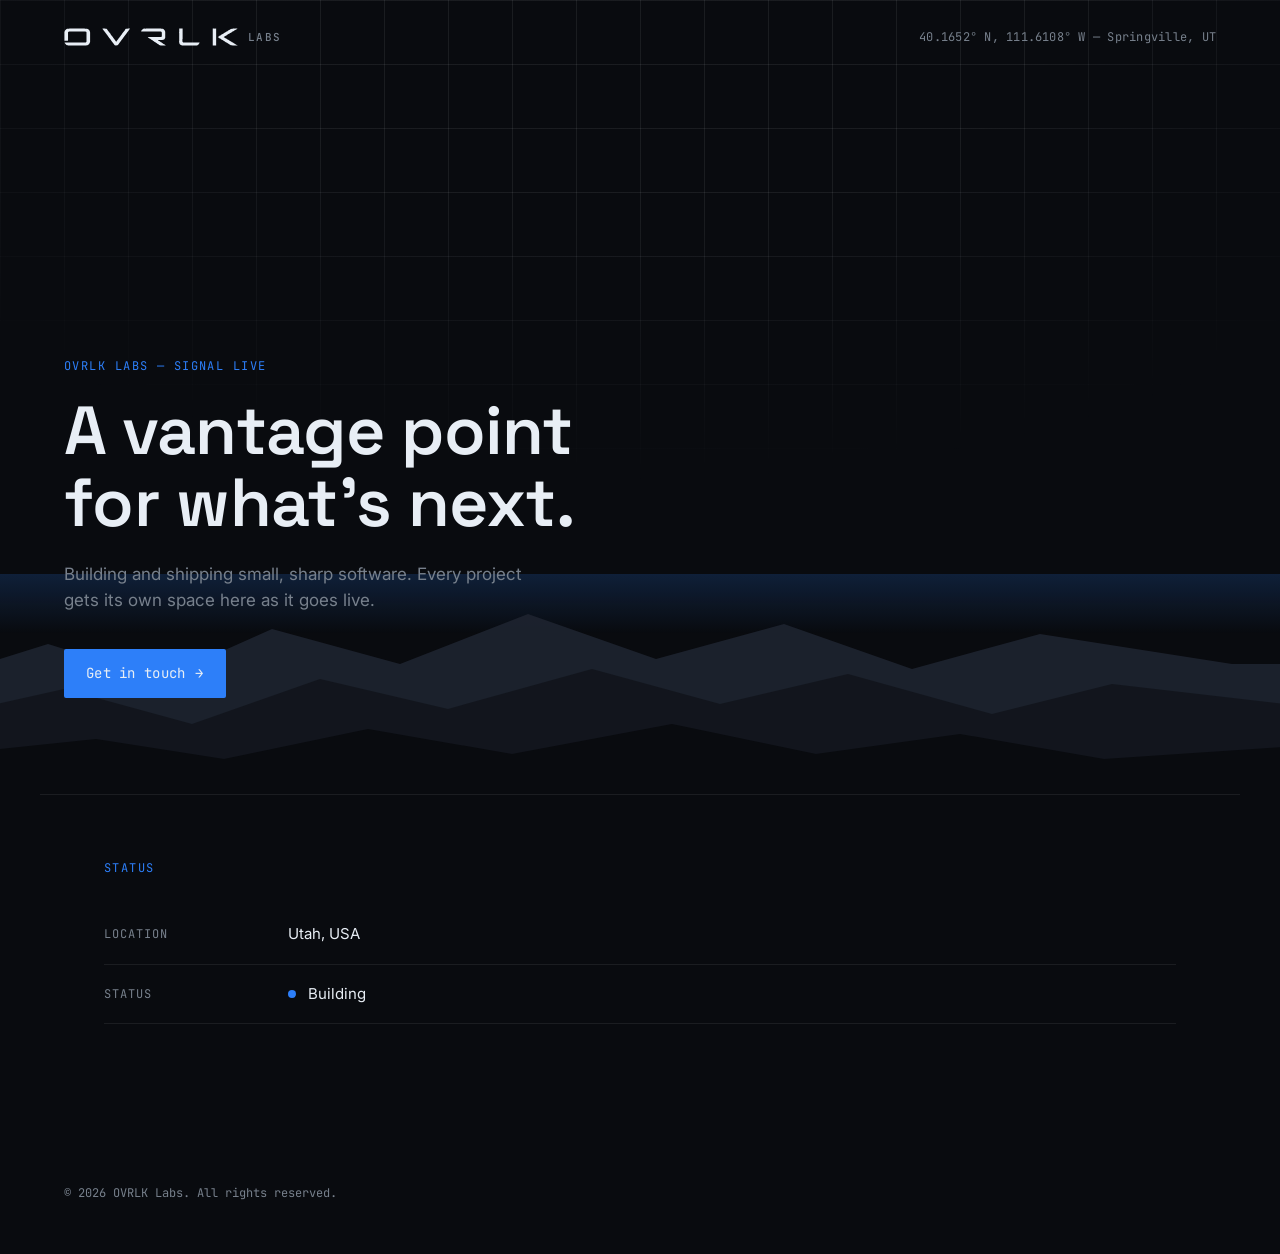
==== index.html @ 59b61a99 "initial commit" ====
<!DOCTYPE html>
<html lang="en">
<head>
  <meta charset="UTF-8" />
  <meta name="viewport" content="width=device-width, initial-scale=1.0" />
  <title>OVRLK Labs</title>
  <meta name="description" content="OVRLK Labs — a vantage point for what's next. Small, sharp software, built and shipped by Clint Losee." />

  <link rel="preconnect" href="https://fonts.googleapis.com">
  <link rel="preconnect" href="https://fonts.gstatic.com" crossorigin>
  <link href="https://fonts.googleapis.com/css2?family=Space+Grotesk:wght@400;500;600;700&family=Inter:wght@400;500;600&family=JetBrains+Mono:wght@400;500&display=swap" rel="stylesheet">

  <link rel="stylesheet" href="styles.css" />
</head>
<body>

  <div class="grid-overlay" aria-hidden="true"></div>

  <header class="topbar">
    <div class="wordmark">
      <img class="logo-mark" src="assets/logo.svg" alt="OVRLK" width="166" height="19" />
      <span class="labs-tag">LABS</span>
    </div>
    <div class="coords">40.1652&deg; N, 111.6108&deg; W &mdash; Springville, UT</div>
  </header>

  <main>
    <section class="hero">
      <div class="hero-content">
        <p class="eyebrow">OVRLK LABS &mdash; SIGNAL LIVE</p>
        <h1>A vantage point<br>for what&rsquo;s next.</h1>
        <p class="sub">
          Building and shipping small, sharp software.
          Every project gets its own space here as it goes live.
        </p>
        <a class="cta" href="mailto:hello@ovrlklabs.com">
          Get in touch <span class="arrow" aria-hidden="true">&rarr;</span>
        </a>
      </div>

      <svg class="horizon" viewBox="0 0 1600 340" preserveAspectRatio="none" aria-hidden="true">
        <defs>
          <linearGradient id="glow" x1="0" y1="0" x2="0" y2="1">
            <stop offset="0%" stop-color="#2D7FF9" stop-opacity="0.18" />
            <stop offset="100%" stop-color="#2D7FF9" stop-opacity="0" />
          </linearGradient>
        </defs>

        <rect x="0" y="120" width="1600" height="60" fill="url(#glow)" />

        <!-- Paths extend past the viewBox so horizontal drift never reveals edges -->
        <g class="ridge-layer ridge-back-layer">
          <polyline class="ridge ridge-back" points="-60,220 60,190 200,225 340,175 500,210 660,160 820,205 980,170 1140,215 1300,180 1540,210 1660,210 1660,340 -60,340" />
        </g>
        <g class="ridge-layer ridge-mid-layer">
          <polyline class="ridge ridge-mid" points="-60,260 80,235 240,270 400,225 560,255 740,215 900,250 1060,220 1240,260 1390,230 1660,255 1660,340 -60,340" />
        </g>
        <g class="ridge-layer ridge-front-layer">
          <polyline class="ridge ridge-front" points="-60,300 120,285 280,305 460,275 640,300 840,270 1020,300 1200,280 1380,305 1660,290 1660,340 -60,340" />
        </g>
      </svg>
    </section>

    <section class="status-board">
      <p class="eyebrow">STATUS</p>
      <dl class="rows">
        <div class="row">
          <dt>LOCATION</dt>
          <dd>Utah, USA</dd>
        </div>
        <div class="row">
          <dt>STATUS</dt>
          <dd><span class="pulse-dot" aria-hidden="true"></span> Building</dd>
        </div>
        <!-- <div class="row">
          <dt>FIRST BUILD</dt>
          <dd>In development</dd>
        </div> -->
        <!-- <div class="row">
          <dt>CONTACT</dt>
          <dd><a href="mailto:hello@ovrlklabs.com">hello@ovrlklabs.com</a></dd>
        </div> -->
      </dl>
    </section>
  </main>

  <footer>
    <p>&copy; <span id="year"></span> OVRLK Labs. All rights reserved.</p>
  </footer>

  <script src="script.js"></script>
</body>
</html>
---- styles.css ----
/* ==========================================================================
   OVRLK Labs — landing page
   Tokens
   ========================================================================== */

:root {
  --bg: #090b0f; /* Obsidian */
  --bg-2: #171b22; /* Graphite */
  --fg: #e8eef5; /* Ice */
  --fg-dim: #77808c; /* Steel */
  --line: rgba(232, 238, 245, 0.08);
  --accent: #2d7ff9; /* Signal Blue */
  --accent-hover: #4d94ff;
  --ridge-back: #1e2430;
  --ridge-mid: #12161d;

  --font-display: 'Space Grotesk', sans-serif;
  --font-body: 'Inter', sans-serif;
  --font-mono: 'JetBrains Mono', monospace;

  --max-width: 1200px;
  --edge: clamp(24px, 5vw, 64px);
}

/* ==========================================================================
   Reset
   ========================================================================== */

*,
*::before,
*::after {
  box-sizing: border-box;
}

html {
  scroll-behavior: smooth;
}

body {
  margin: 0;
  background: var(--bg);
  color: var(--fg);
  font-family: var(--font-body);
  line-height: 1.5;
  -webkit-font-smoothing: antialiased;
}

a {
  color: inherit;
}

/* Visible keyboard focus */
a:focus-visible,
button:focus-visible {
  outline: 2px solid var(--accent);
  outline-offset: 3px;
}

/* ==========================================================================
   Background grid overlay — subtle lab-schematic texture
   ========================================================================== */

.grid-overlay {
  position: fixed;
  inset: 0;
  pointer-events: none;
  z-index: 0;
  background-image:
    linear-gradient(var(--line) 1px, transparent 1px),
    linear-gradient(90deg, var(--line) 1px, transparent 1px);
  background-size: 64px 64px;
  mask-image: radial-gradient(ellipse 80% 60% at 50% 0%, black 40%, transparent 90%);
}

/* ==========================================================================
   Topbar
   ========================================================================== */

.topbar {
  position: relative;
  z-index: 2;
  display: flex;
  align-items: center;
  justify-content: space-between;
  padding: 28px var(--edge);
}

.wordmark {
  display: flex;
  align-items: center;
  gap: 10px;
  color: var(--fg);
  text-decoration: none;
  transition: opacity 0.15s ease;
}

.wordmark:hover {
  opacity: 0.85;
}

.logo-mark {
  height: 18px;
  width: auto;
  display: block;
}

.labs-tag {
  font-family: var(--font-mono);
  font-size: 11px;
  font-weight: 500;
  letter-spacing: 0.14em;
  color: var(--fg-dim);
  padding-top: 1px;
}

.coords {
  font-family: var(--font-mono);
  font-size: 12px;
  color: var(--fg-dim);
  letter-spacing: 0.02em;
}

@media (max-width: 640px) {
  .coords {
    display: none;
  }
}

/* ==========================================================================
   Hero
   ========================================================================== */

.hero {
  position: relative;
  z-index: 1;
  min-height: 80vh;
  display: flex;
  align-items: flex-end;
  overflow: hidden;
  padding: 0 var(--edge) 0;
}

.hero-content {
  position: relative;
  z-index: 2;
  max-width: 640px;
  padding-bottom: 96px;
}

.eyebrow {
  font-family: var(--font-mono);
  font-size: 12px;
  letter-spacing: 0.12em;
  color: var(--accent);
  margin: 0 0 20px;
  text-transform: uppercase;
}

.hero h1 {
  font-family: var(--font-display);
  font-weight: 600;
  font-size: clamp(40px, 6vw, 68px);
  line-height: 1.05;
  letter-spacing: -0.01em;
  margin: 0 0 24px;
}

.sub {
  font-size: 17px;
  color: var(--fg-dim);
  max-width: 480px;
  margin: 0 0 36px;
}

.cta {
  display: inline-flex;
  align-items: center;
  gap: 10px;
  font-family: var(--font-mono);
  font-size: 14px;
  letter-spacing: 0.02em;
  text-decoration: none;
  color: var(--fg);
  background: var(--accent);
  padding: 14px 22px;
  border-radius: 2px;
  transition: transform 0.15s ease, background 0.15s ease;
}

.cta:hover {
  background: var(--accent-hover);
  transform: translateY(-1px);
}

.cta .arrow {
  transition: transform 0.15s ease;
}

.cta:hover .arrow {
  transform: translateX(3px);
}

/* ==========================================================================
   Horizon SVG — signature element
   ========================================================================== */

.horizon {
  position: absolute;
  left: 0;
  right: 0;
  bottom: 0;
  width: 100%;
  height: 340px;
  z-index: 1;
  overflow: visible;
}

.ridge {
  fill: var(--bg-2);
  stroke: none;
}

.ridge-back {
  fill: var(--ridge-back);
  opacity: 0.9;
}

.ridge-mid {
  fill: var(--ridge-mid);
  opacity: 0.95;
}

.ridge-front {
  fill: var(--bg);
}

/* Ridge drift — each layer creeps sideways at a different, slow pace.
   Readable ambient motion; still far from a spotlight sweep.
   CSS transforms on SVG <g> need transform-box for reliable animation. */
.ridge-layer {
  transform-box: view-box;
  transform-origin: center;
  will-change: transform;
}

.ridge-back-layer {
  animation: driftBack 28s ease-in-out infinite;
}

.ridge-mid-layer {
  animation: driftMid 20s ease-in-out infinite;
  animation-delay: -4s;
}

.ridge-front-layer {
  animation: driftFront 24s ease-in-out infinite;
  animation-delay: -11s;
}

@keyframes driftBack {
  0%, 100% { transform: translate3d(-40px, 0, 0); }
  50% { transform: translate3d(40px, 0, 0); }
}

@keyframes driftMid {
  0%, 100% { transform: translate3d(32px, 0, 0); }
  50% { transform: translate3d(-32px, 0, 0); }
}

@keyframes driftFront {
  0%, 100% { transform: translate3d(-24px, 0, 0); }
  50% { transform: translate3d(24px, 0, 0); }
}

@media (prefers-reduced-motion: reduce) {
  .ridge-back-layer,
  .ridge-mid-layer,
  .ridge-front-layer {
    animation: none;
  }
}

/* ==========================================================================
   Status board
   ========================================================================== */

.status-board {
  position: relative;
  z-index: 2;
  max-width: var(--max-width);
  margin: 0 auto;
  padding: 64px var(--edge) 120px;
  border-top: 1px solid var(--line);
}

.status-board .eyebrow {
  margin-bottom: 28px;
}

.rows {
  display: grid;
  gap: 0;
  margin: 0;
}

.row {
  display: grid;
  grid-template-columns: 160px 1fr;
  gap: 24px;
  padding: 18px 0;
  border-bottom: 1px solid var(--line);
  align-items: center;
}

.row dt {
  font-family: var(--font-mono);
  font-size: 12px;
  color: var(--fg-dim);
  letter-spacing: 0.08em;
}

.row dd {
  margin: 0;
  font-size: 15px;
}

.row dd a {
  text-decoration: none;
  border-bottom: 1px solid var(--line);
  transition: border-color 0.15s ease, color 0.15s ease;
}

.row dd a:hover {
  color: var(--accent);
  border-color: var(--accent);
}

.pulse-dot {
  display: inline-block;
  width: 8px;
  height: 8px;
  border-radius: 50%;
  background: var(--accent);
  margin-right: 8px;
  vertical-align: middle;
  animation: pulse 2.4s ease-in-out infinite;
}

@keyframes pulse {
  0%, 100% {
    opacity: 1;
    box-shadow: 0 0 0 0 rgba(45, 127, 249, 0.4);
  }
  50% {
    opacity: 0.6;
    box-shadow: 0 0 0 6px rgba(45, 127, 249, 0);
  }
}

@media (prefers-reduced-motion: reduce) {
  .pulse-dot {
    animation: none;
  }
}

@media (max-width: 560px) {
  .row {
    grid-template-columns: 1fr;
    gap: 6px;
  }
}

/* ==========================================================================
   Footer
   ========================================================================== */

footer {
  position: relative;
  z-index: 2;
  padding: 28px var(--edge) 40px;
  font-family: var(--font-mono);
  font-size: 12px;
  color: var(--fg-dim);
}
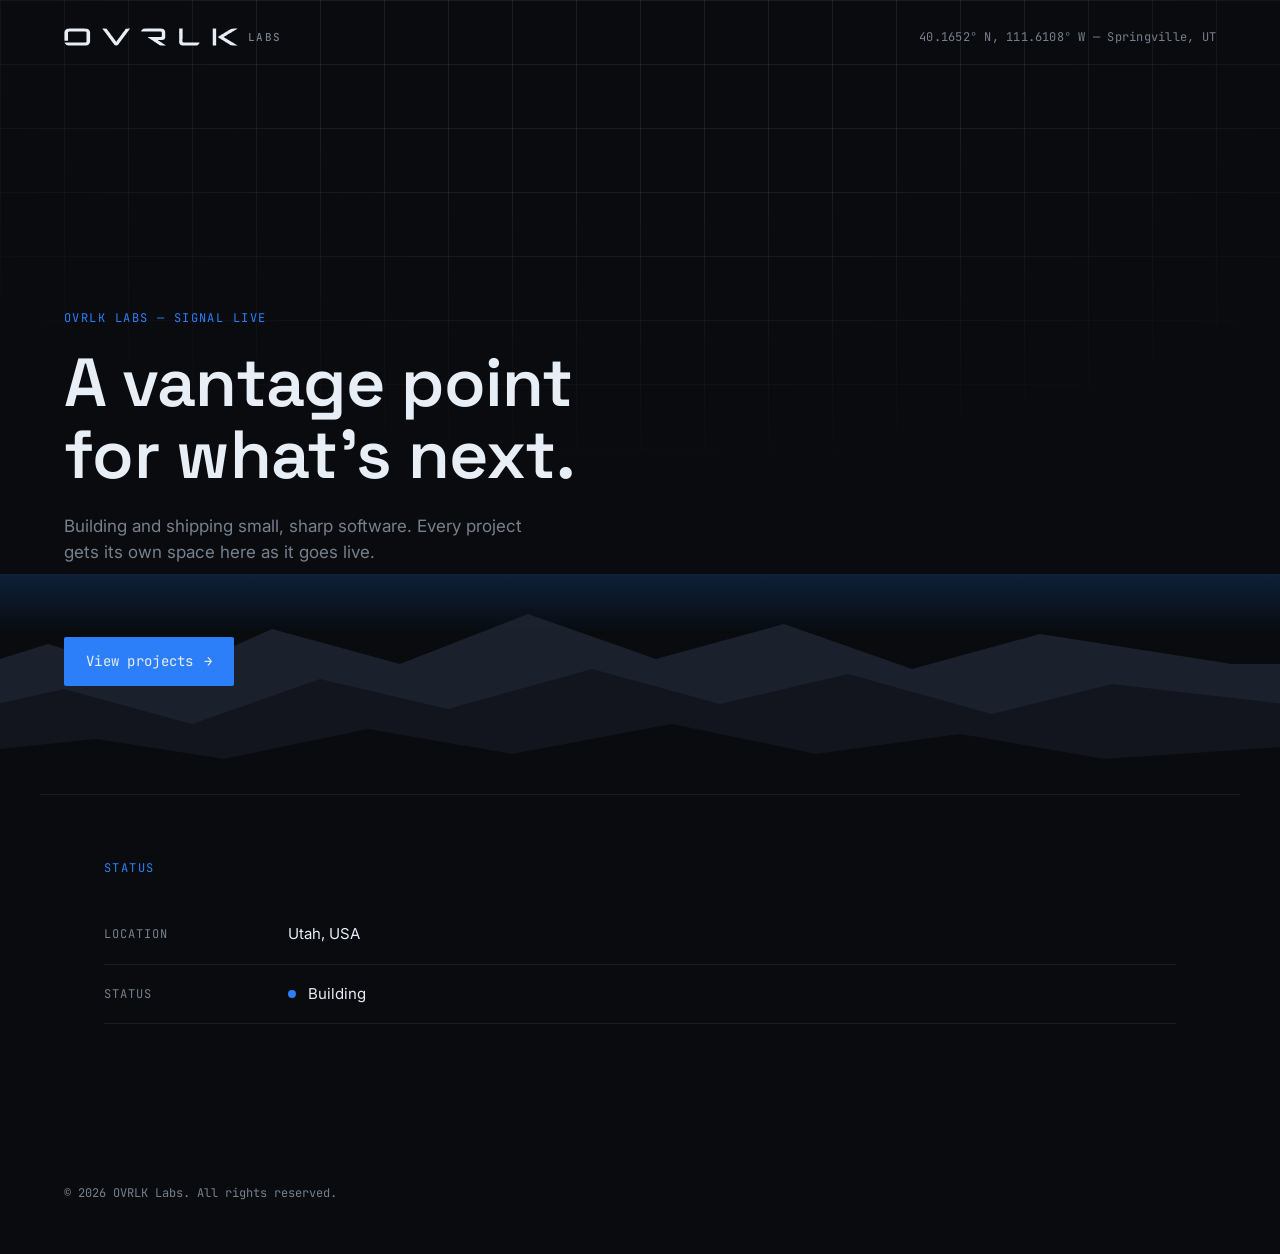
==== commit 6d1fc2ef: "Add projects page and adjust styles." ====
--- a/index.html
+++ b/index.html
@@ -17,10 +17,10 @@
   <div class="grid-overlay" aria-hidden="true"></div>
 
   <header class="topbar">
-    <div class="wordmark">
+    <a class="wordmark" href="index.html">
       <img class="logo-mark" src="assets/logo.svg" alt="OVRLK" width="166" height="19" />
       <span class="labs-tag">LABS</span>
-    </div>
+    </a>
     <div class="coords">40.1652&deg; N, 111.6108&deg; W &mdash; Springville, UT</div>
   </header>
 
@@ -33,10 +33,11 @@
           Building and shipping small, sharp software.
           Every project gets its own space here as it goes live.
         </p>
-        <a class="cta" href="mailto:hello@ovrlklabs.com">
-          Get in touch <span class="arrow" aria-hidden="true">&rarr;</span>
-        </a>
       </div>
+
+      <a class="cta hero-cta" href="projects.html">
+        View projects <span class="arrow" aria-hidden="true">&rarr;</span>
+      </a>
 
       <svg class="horizon" viewBox="0 0 1600 340" preserveAspectRatio="none" aria-hidden="true">
         <defs>
@@ -72,14 +73,6 @@
           <dt>STATUS</dt>
           <dd><span class="pulse-dot" aria-hidden="true"></span> Building</dd>
         </div>
-        <!-- <div class="row">
-          <dt>FIRST BUILD</dt>
-          <dd>In development</dd>
-        </div> -->
-        <!-- <div class="row">
-          <dt>CONTACT</dt>
-          <dd><a href="mailto:hello@ovrlklabs.com">hello@ovrlklabs.com</a></dd>
-        </div> -->
       </dl>
     </section>
   </main>
--- a/styles.css
+++ b/styles.css
@@ -135,16 +135,19 @@
   z-index: 1;
   min-height: 80vh;
   display: flex;
-  align-items: flex-end;
+  flex-direction: column;
+  justify-content: flex-end;
+  align-items: flex-start;
   overflow: hidden;
-  padding: 0 var(--edge) 0;
+  padding: 0 var(--edge);
 }
 
 .hero-content {
   position: relative;
   z-index: 2;
   max-width: 640px;
-  padding-bottom: 96px;
+  /* Keep copy just above the ridge band / CTA */
+  margin-bottom: clamp(48px, 8vh, 88px);
 }
 
 .eyebrow {
@@ -169,7 +172,7 @@
   font-size: 17px;
   color: var(--fg-dim);
   max-width: 480px;
-  margin: 0 0 36px;
+  margin: 0;
 }
 
 .cta {
@@ -185,6 +188,13 @@
   padding: 14px 22px;
   border-radius: 2px;
   transition: transform 0.15s ease, background 0.15s ease;
+}
+
+/* Sit the CTA down in the ridge band, clear of the copy above */
+.hero-cta {
+  position: relative;
+  z-index: 2;
+  margin-bottom: clamp(56px, 12vh, 110px);
 }
 
 .cta:hover {
@@ -371,6 +381,115 @@
 }
 
 /* ==========================================================================
+   Projects page
+   ========================================================================== */
+
+.page-intro {
+  position: relative;
+  z-index: 1;
+  max-width: var(--max-width);
+  margin: 0 auto;
+  padding: 72px var(--edge) 48px;
+}
+
+.page-intro h1 {
+  font-family: var(--font-display);
+  font-weight: 600;
+  font-size: clamp(32px, 5vw, 52px);
+  line-height: 1.08;
+  letter-spacing: -0.01em;
+  margin: 0 0 20px;
+}
+
+.page-intro .sub {
+  margin-bottom: 0;
+}
+
+.projects {
+  position: relative;
+  z-index: 1;
+  max-width: var(--max-width);
+  margin: 0 auto;
+  padding: 0 var(--edge) 120px;
+  display: grid;
+  grid-template-columns: repeat(auto-fill, minmax(300px, 1fr));
+  gap: 20px;
+}
+
+.project {
+  display: flex;
+  flex-direction: column;
+  gap: 16px;
+  padding: 28px 28px 32px;
+  border: 1px solid var(--line);
+  background:
+    linear-gradient(180deg, rgba(45, 127, 249, 0.04) 0%, transparent 42%),
+    var(--bg-2);
+  transition: border-color 0.2s ease, transform 0.2s ease;
+}
+
+.project:hover {
+  border-color: rgba(45, 127, 249, 0.35);
+  transform: translateY(-2px);
+}
+
+.project-meta {
+  display: flex;
+  align-items: center;
+  justify-content: space-between;
+  gap: 12px;
+  font-family: var(--font-mono);
+  font-size: 12px;
+  letter-spacing: 0.06em;
+  text-transform: uppercase;
+}
+
+.project-status {
+  color: var(--fg);
+  display: inline-flex;
+  align-items: center;
+}
+
+.project-tag {
+  color: var(--fg-dim);
+}
+
+.project-name {
+  font-family: var(--font-display);
+  font-weight: 600;
+  font-size: 28px;
+  letter-spacing: -0.01em;
+  margin: 0;
+  line-height: 1.15;
+}
+
+.project-desc {
+  margin: 0;
+  color: var(--fg-dim);
+  font-size: 15px;
+  max-width: 42ch;
+  flex: 1;
+}
+
+.project-stack {
+  list-style: none;
+  display: flex;
+  flex-wrap: wrap;
+  gap: 8px;
+  margin: 8px 0 0;
+  padding: 0;
+}
+
+.project-stack li {
+  font-family: var(--font-mono);
+  font-size: 11px;
+  letter-spacing: 0.04em;
+  color: var(--fg-dim);
+  border: 1px solid var(--line);
+  padding: 6px 10px;
+}
+
+/* ==========================================================================
    Footer
    ========================================================================== */
 
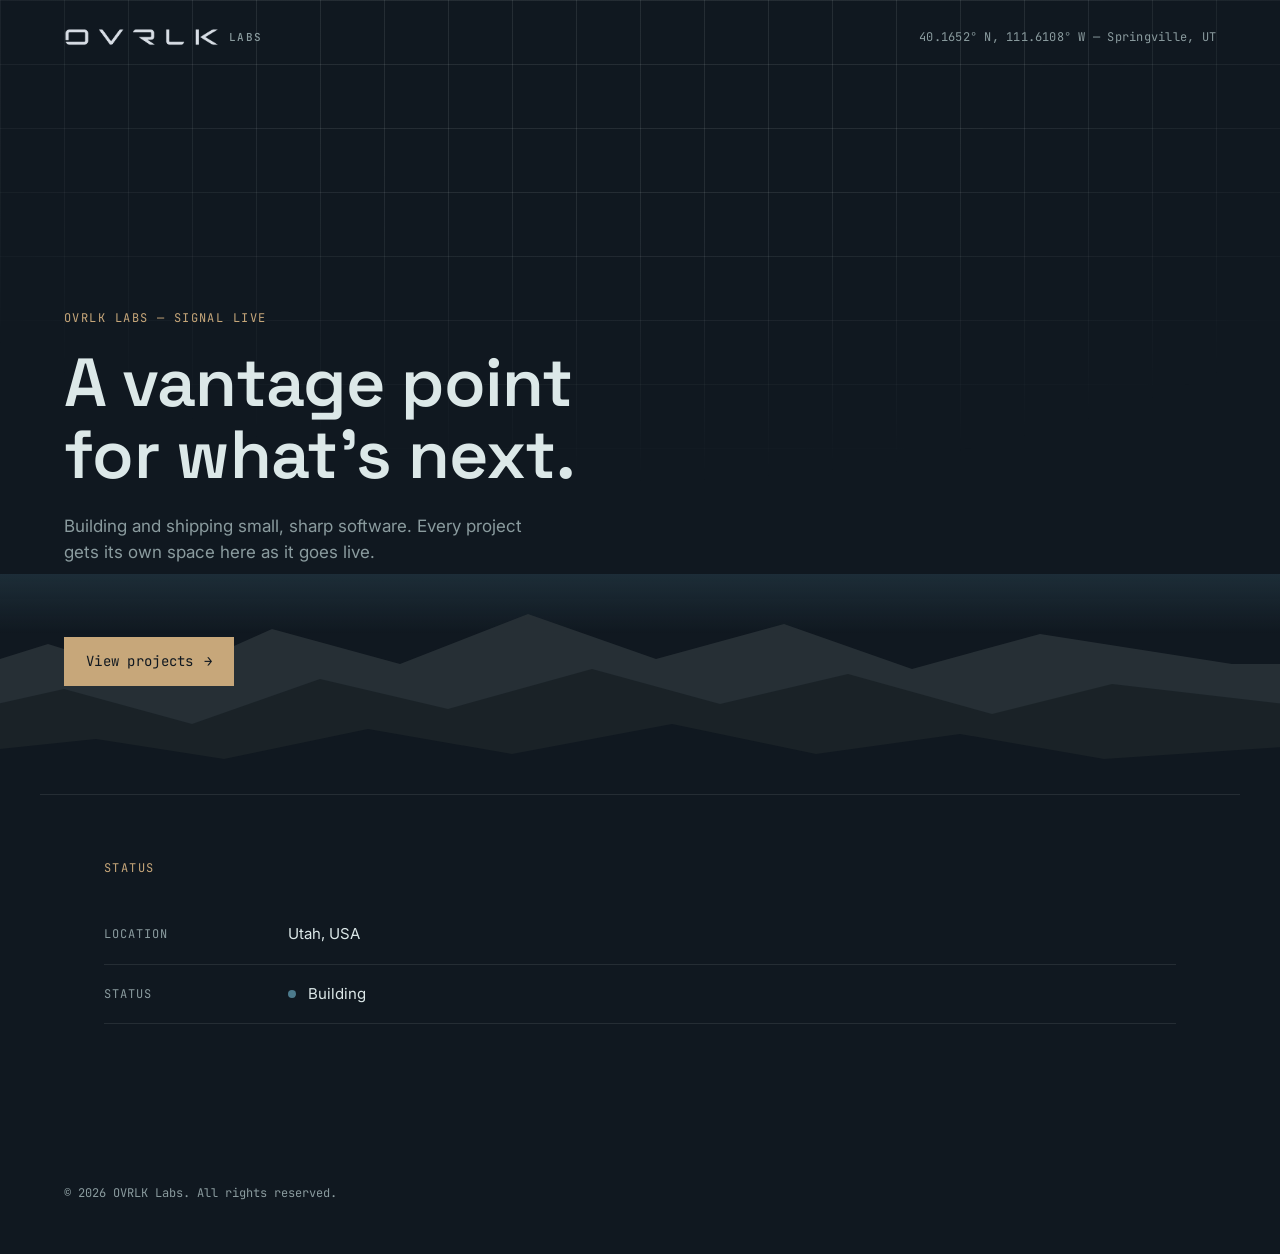
==== commit 58d1cf9c: "Favicon and replace svg logo with png due to issues. Color palette changes." ====
--- a/index.html
+++ b/index.html
@@ -5,6 +5,13 @@
   <meta name="viewport" content="width=device-width, initial-scale=1.0" />
   <title>OVRLK Labs</title>
   <meta name="description" content="OVRLK Labs — a vantage point for what's next. Small, sharp software, built and shipped by Clint Losee." />
+  <meta name="theme-color" content="#101820" />
+
+  <link rel="icon" href="favicon.ico" sizes="48x48" />
+  <link rel="icon" href="assets/favicon-32x32.png" type="image/png" sizes="32x32" />
+  <link rel="icon" href="assets/favicon-16x16.png" type="image/png" sizes="16x16" />
+  <link rel="apple-touch-icon" href="assets/apple-touch-icon.png" sizes="180x180" />
+  <link rel="manifest" href="site.webmanifest" />
 
   <link rel="preconnect" href="https://fonts.googleapis.com">
   <link rel="preconnect" href="https://fonts.gstatic.com" crossorigin>
@@ -18,10 +25,10 @@
 
   <header class="topbar">
     <a class="wordmark" href="index.html">
-      <img class="logo-mark" src="assets/logo.svg" alt="OVRLK" width="166" height="19" />
+      <img class="logo-mark" src="assets/logo.png" alt="OVRLK" width="166" height="19" />
       <span class="labs-tag">LABS</span>
     </a>
-    <div class="coords">40.1652&deg; N, 111.6108&deg; W &mdash; Springville, UT</div>
+    <div class="coords" id="coords" aria-live="polite">40.1652&deg; N, 111.6108&deg; W &mdash; Springville, UT</div>
   </header>
 
   <main>
@@ -42,8 +49,8 @@
       <svg class="horizon" viewBox="0 0 1600 340" preserveAspectRatio="none" aria-hidden="true">
         <defs>
           <linearGradient id="glow" x1="0" y1="0" x2="0" y2="1">
-            <stop offset="0%" stop-color="#2D7FF9" stop-opacity="0.18" />
-            <stop offset="100%" stop-color="#2D7FF9" stop-opacity="0" />
+            <stop offset="0%" stop-color="#4C7A8C" stop-opacity="0.22" />
+            <stop offset="100%" stop-color="#4C7A8C" stop-opacity="0" />
           </linearGradient>
         </defs>
 
--- a/styles.css
+++ b/styles.css
@@ -1,18 +1,32 @@
 /* ==========================================================================
    OVRLK Labs — landing page
    Tokens
+
+   Brand palette
+     Night Sky    #101820  — page background
+     Granite      #343A40  — surfaces, ridge layers
+     Glacier      #DCE8E8  — primary text
+     Alpine Blue  #4C7A8C  — interactive (links, pulse, focus)
+     Sandstone    #C7A77A  — warm accent (eyebrows, CTA)
+
+   Derived (not brand swatches): fg-dim, line, *hover, ridge-mid/back
    ========================================================================== */
 
 :root {
-  --bg: #090b0f; /* Obsidian */
-  --bg-2: #171b22; /* Graphite */
-  --fg: #e8eef5; /* Ice */
-  --fg-dim: #77808c; /* Steel */
-  --line: rgba(232, 238, 245, 0.08);
-  --accent: #2d7ff9; /* Signal Blue */
-  --accent-hover: #4d94ff;
-  --ridge-back: #1e2430;
-  --ridge-mid: #12161d;
+  /* Brand */
+  --bg: #101820; /* Night Sky */
+  --bg-2: #343A40; /* Granite */
+  --fg: #DCE8E8; /* Glacier */
+  --accent: #4C7A8C; /* Alpine Blue */
+  --warm: #C7A77A; /* Sandstone */
+
+  /* Derived */
+  --fg-dim: #8A9B9E; /* Glacier × Alpine */
+  --line: rgba(220, 232, 232, 0.1);
+  --accent-hover: #5E90A3;
+  --warm-hover: #D4B88F;
+  --ridge-back: #2A3238;
+  --ridge-mid: #1A2228;
 
   --font-display: 'Space Grotesk', sans-serif;
   --font-body: 'Inter', sans-serif;
@@ -118,6 +132,10 @@
   font-size: 12px;
   color: var(--fg-dim);
   letter-spacing: 0.02em;
+  white-space: nowrap;
+  text-align: right;
+  font-variant-numeric: tabular-nums;
+  transition: color 0.2s ease;
 }
 
 @media (max-width: 640px) {
@@ -154,7 +172,7 @@
   font-family: var(--font-mono);
   font-size: 12px;
   letter-spacing: 0.12em;
-  color: var(--accent);
+  color: var(--warm);
   margin: 0 0 20px;
   text-transform: uppercase;
 }
@@ -183,10 +201,9 @@
   font-size: 14px;
   letter-spacing: 0.02em;
   text-decoration: none;
-  color: var(--fg);
-  background: var(--accent);
+  color: var(--bg);
+  background: var(--warm);
   padding: 14px 22px;
-  border-radius: 2px;
   transition: transform 0.15s ease, background 0.15s ease;
 }
 
@@ -198,7 +215,7 @@
 }
 
 .cta:hover {
-  background: var(--accent-hover);
+  background: var(--warm-hover);
   transform: translateY(-1px);
 }
 
@@ -359,11 +376,11 @@
 @keyframes pulse {
   0%, 100% {
     opacity: 1;
-    box-shadow: 0 0 0 0 rgba(45, 127, 249, 0.4);
+    box-shadow: 0 0 0 0 rgba(76, 122, 140, 0.45);
   }
   50% {
     opacity: 0.6;
-    box-shadow: 0 0 0 6px rgba(45, 127, 249, 0);
+    box-shadow: 0 0 0 6px rgba(76, 122, 140, 0);
   }
 }
 
@@ -423,13 +440,13 @@
   padding: 28px 28px 32px;
   border: 1px solid var(--line);
   background:
-    linear-gradient(180deg, rgba(45, 127, 249, 0.04) 0%, transparent 42%),
+    linear-gradient(180deg, rgba(76, 122, 140, 0.08) 0%, transparent 42%),
     var(--bg-2);
   transition: border-color 0.2s ease, transform 0.2s ease;
 }
 
 .project:hover {
-  border-color: rgba(45, 127, 249, 0.35);
+  border-color: rgba(76, 122, 140, 0.45);
   transform: translateY(-2px);
 }
 
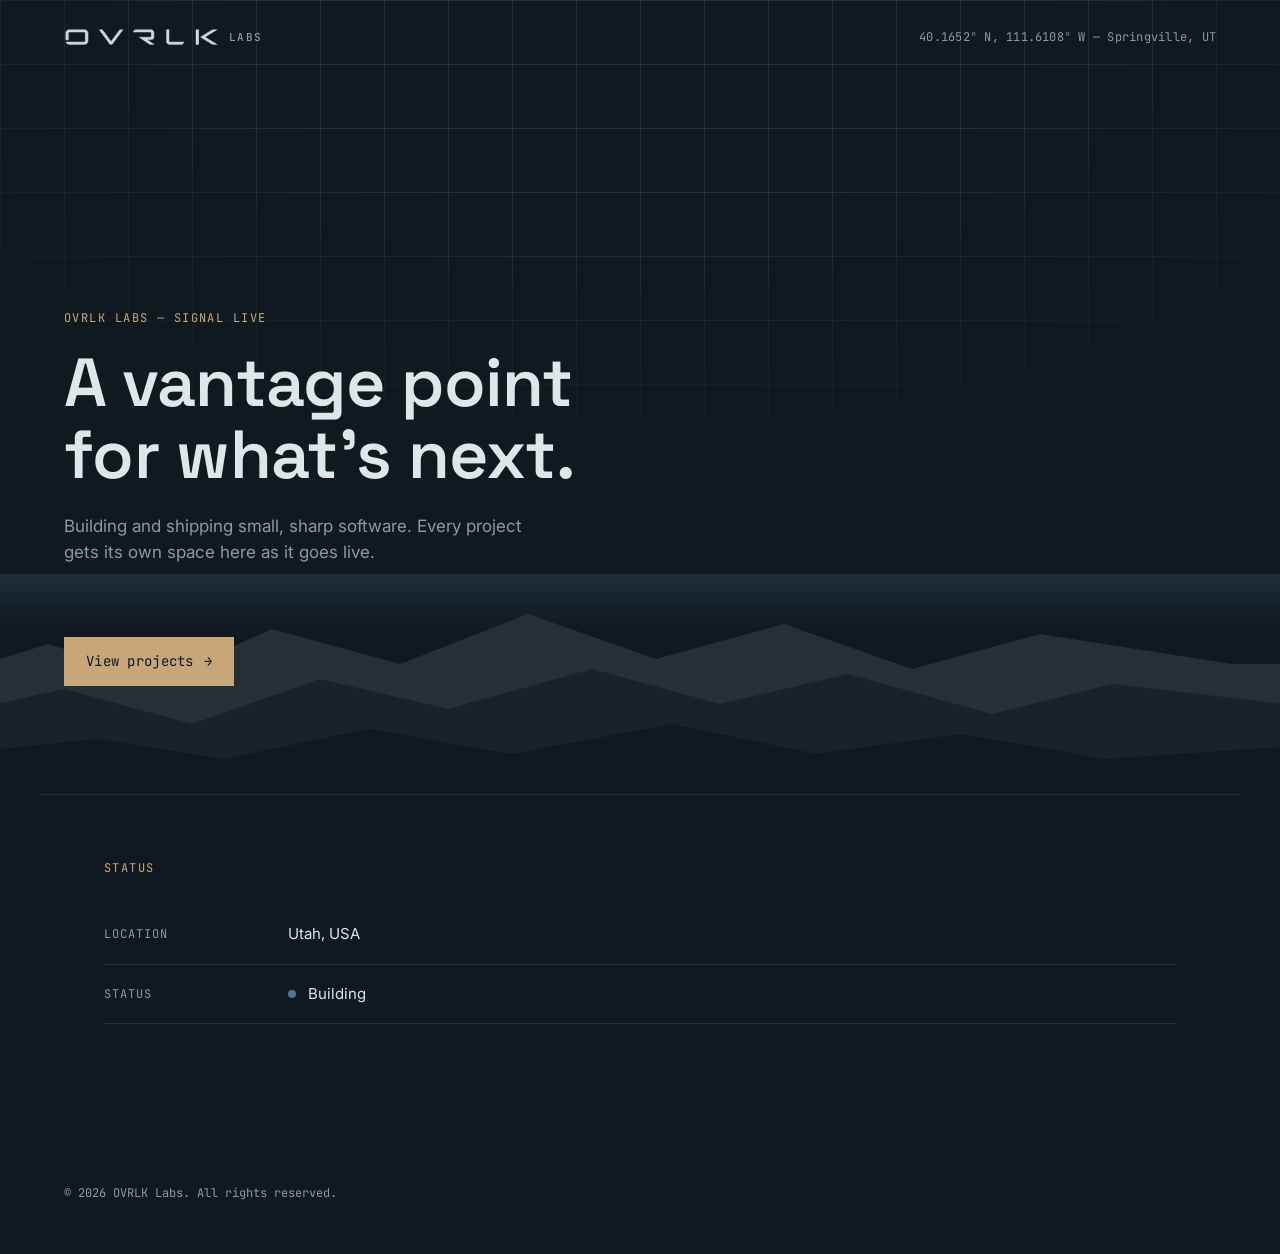
==== commit c352b73b: "Rebuild logos and images" ====
--- a/index.html
+++ b/index.html
@@ -8,6 +8,7 @@
   <meta name="theme-color" content="#101820" />
 
   <link rel="icon" href="favicon.ico" sizes="48x48" />
+  <link rel="icon" href="assets/favicon-48x48.png" type="image/png" sizes="48x48" />
   <link rel="icon" href="assets/favicon-32x32.png" type="image/png" sizes="32x32" />
   <link rel="icon" href="assets/favicon-16x16.png" type="image/png" sizes="16x16" />
   <link rel="apple-touch-icon" href="assets/apple-touch-icon.png" sizes="180x180" />
